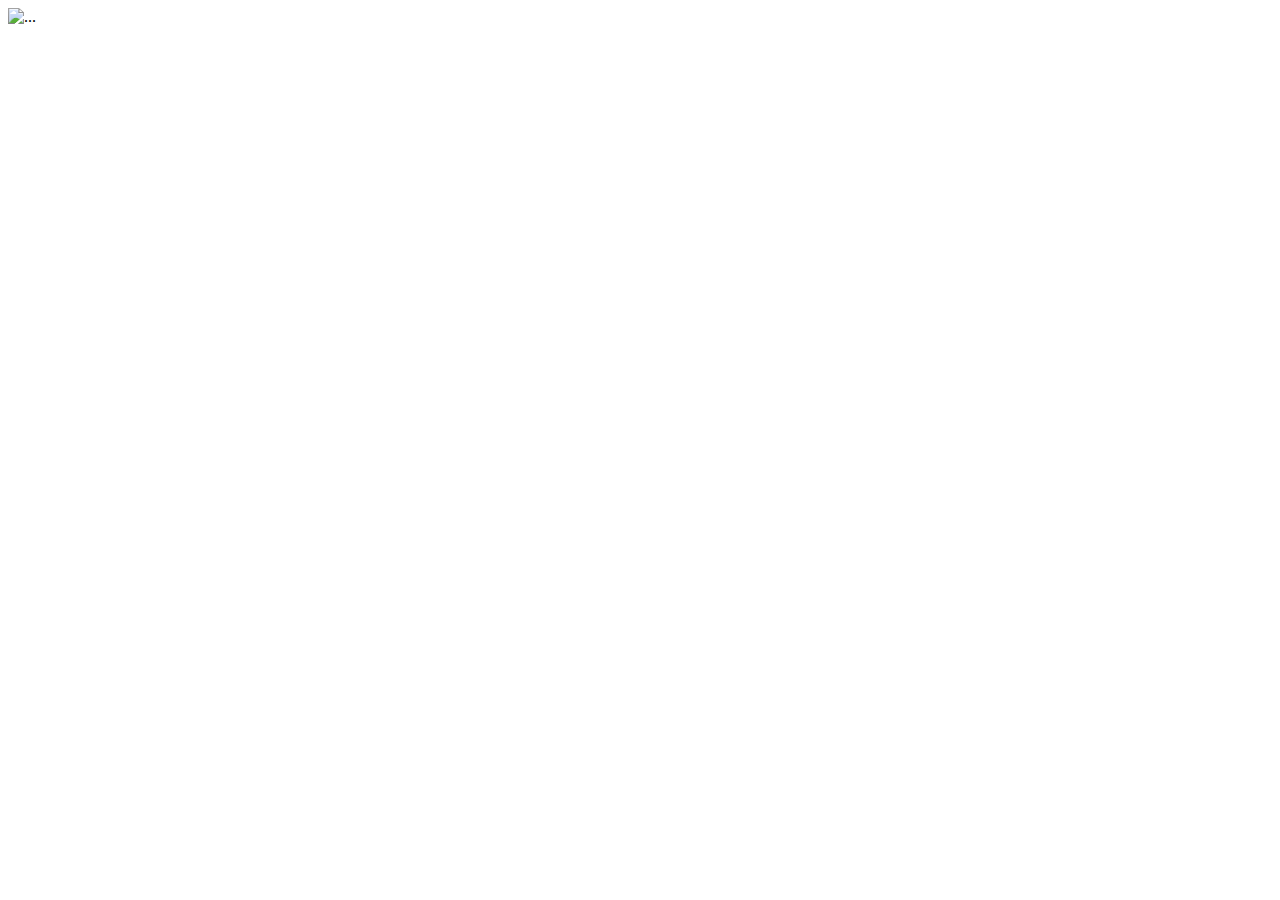
==== main/pagina.html @ 561ab8a8 "pagina principal" ====
<!DOCTYPE html>
<html lang="en">
<head>
    <meta charset="UTF-8">
    <meta name="viewport" content="width=device-width, initial-scale=1.0">
    <link href="https://cdn.jsdelivr.net/npm/bootstrap@5.3.1/dist/css/bootstrap.min.css" rel="stylesheet" integrity="sha384-4bw+/aepP/YC94hEpVNVgiZdgIC5+VKNBQNGCHeKRQN+PtmoHDEXuppvnDJzQIu9" crossorigin="anonymous">
    <script src="https://cdn.jsdelivr.net/npm/bootstrap@5.3.1/dist/js/bootstrap.bundle.min.js" integrity="sha384-HwwvtgBNo3bZJJLYd8oVXjrBZt8cqVSpeBNS5n7C8IVInixGAoxmnlMuBnhbgrkm" crossorigin="anonymous"></script>
    <title>Walpaper</title>
</head>
<body>

    <img src="/Creat-past/main/609819430.jpg" class="img-fluid" alt="...">
</body>
</html>
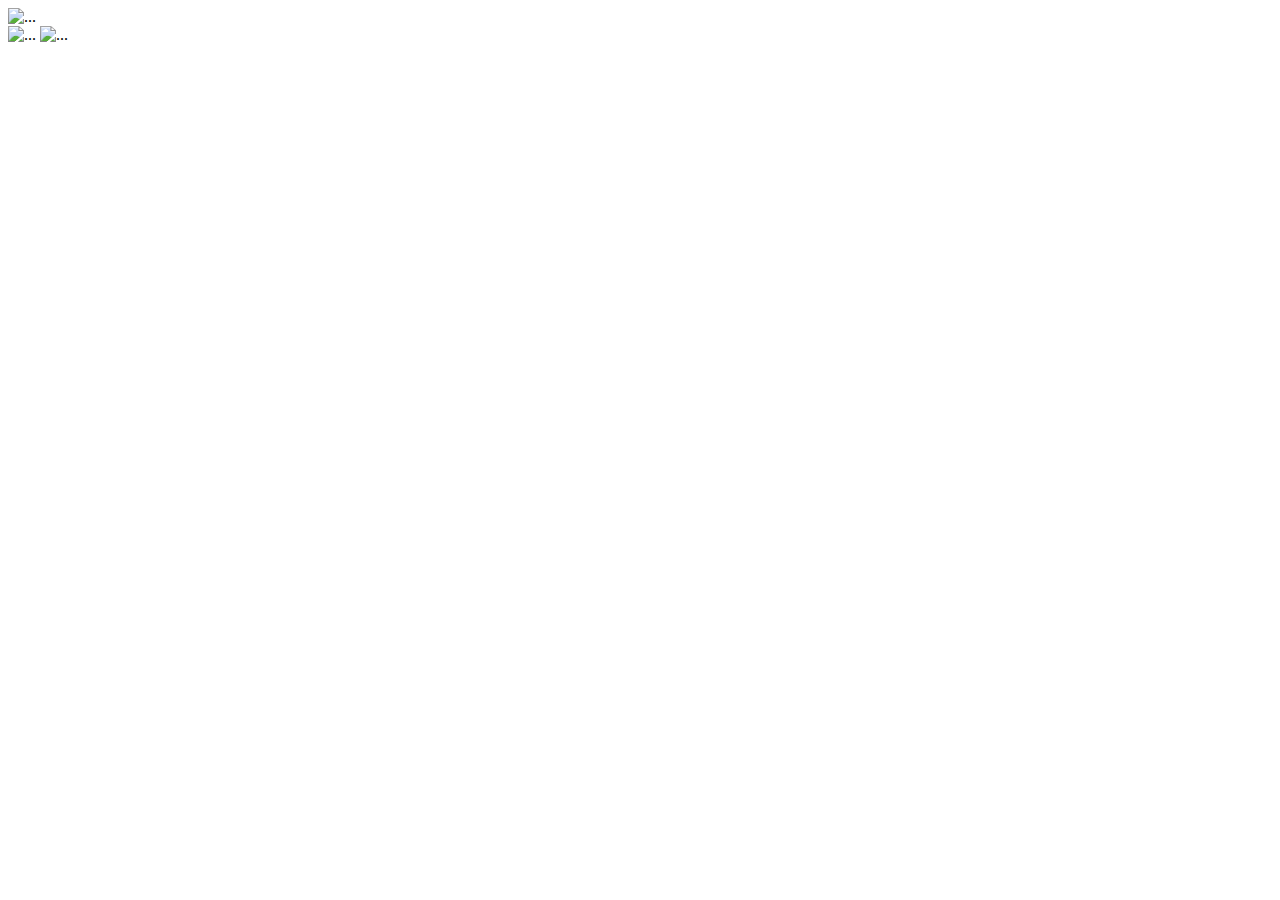
==== commit ae7c3ca6: "upade pagina principal" ====
--- a/main/pagina.html
+++ b/main/pagina.html
@@ -10,5 +10,19 @@
 <body>
 
     <img src="/Creat-past/main/609819430.jpg" class="img-fluid" alt="...">
+    <div class="box">
+        <img src="..." class="rounded float-start" alt="...">
+        <img src="..." class="rounded float-end" alt="...">
+    </div>
+
+    <div class="fruta">
+        <div class="box1">
+        </div>
+        <div class="box2">
+        </div>
+        <div class="box3">
+        </div>
+    </div>
+    
 </body>
 </html>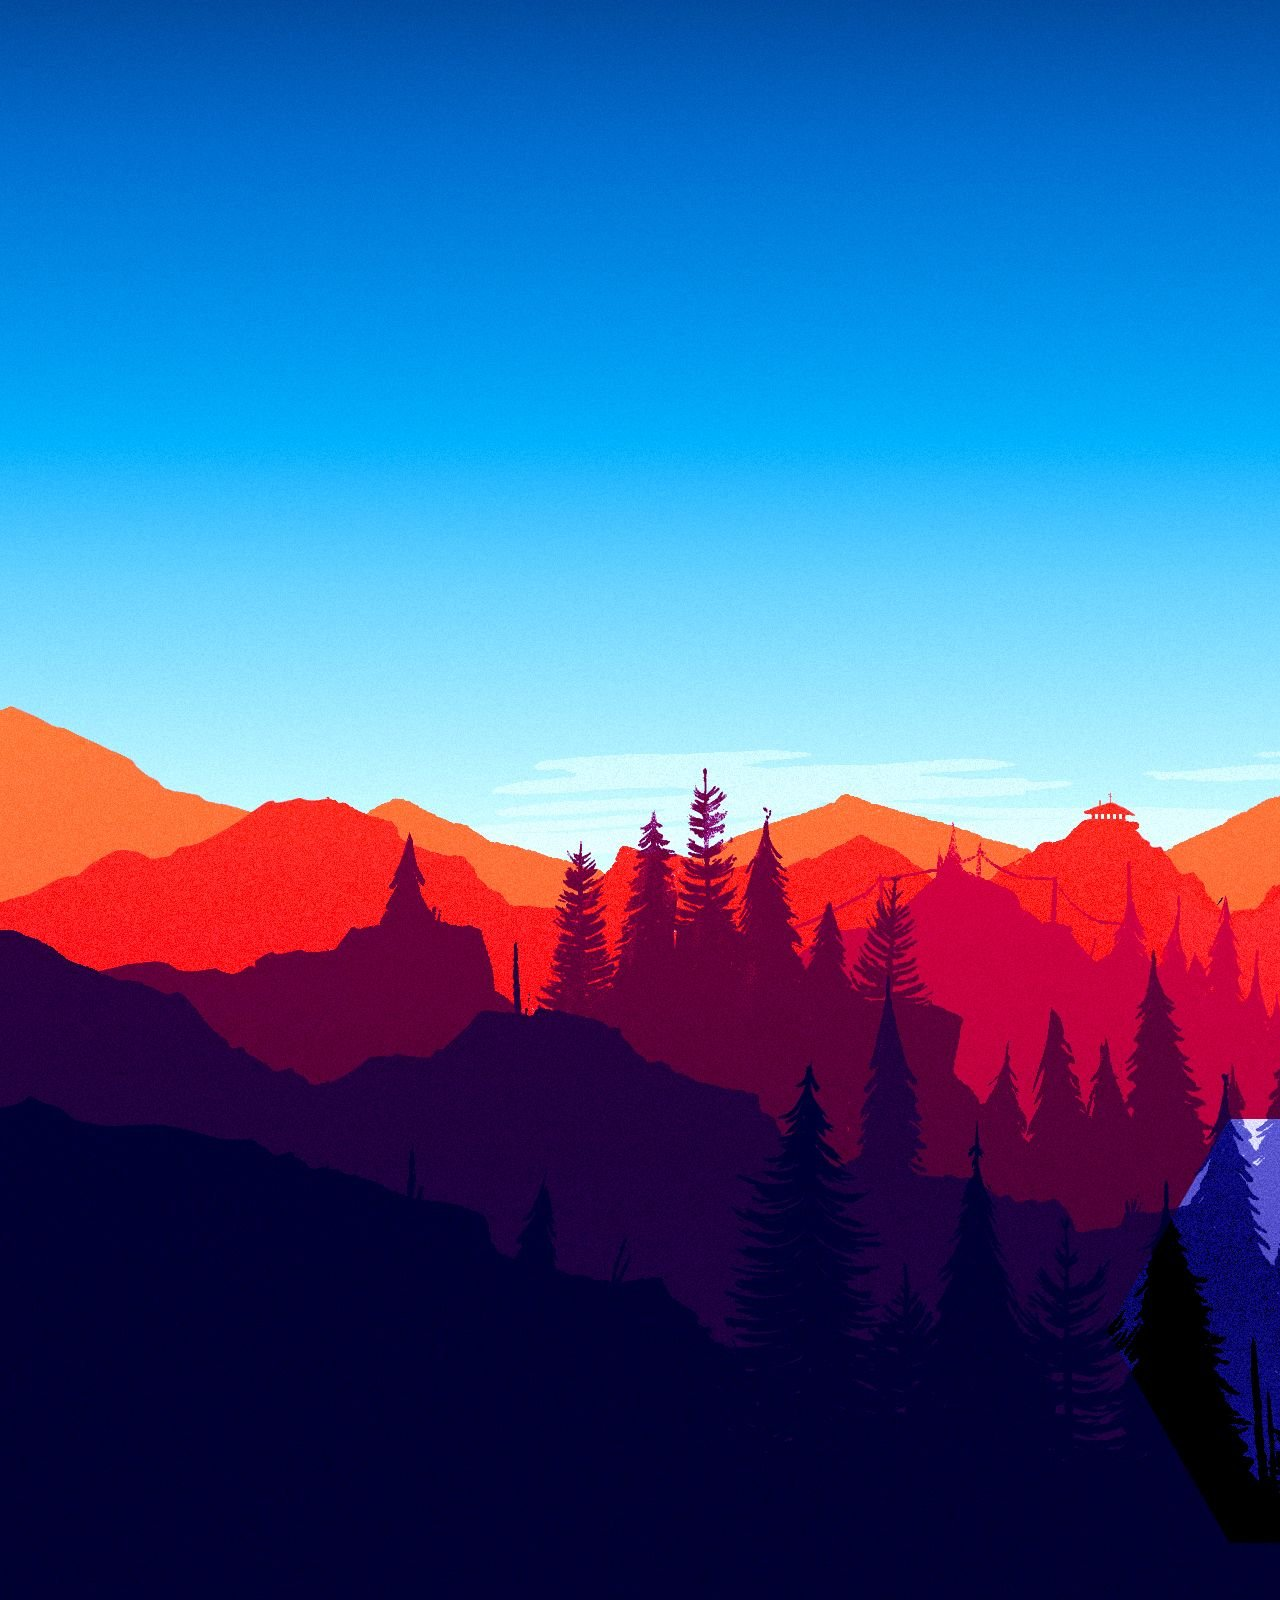
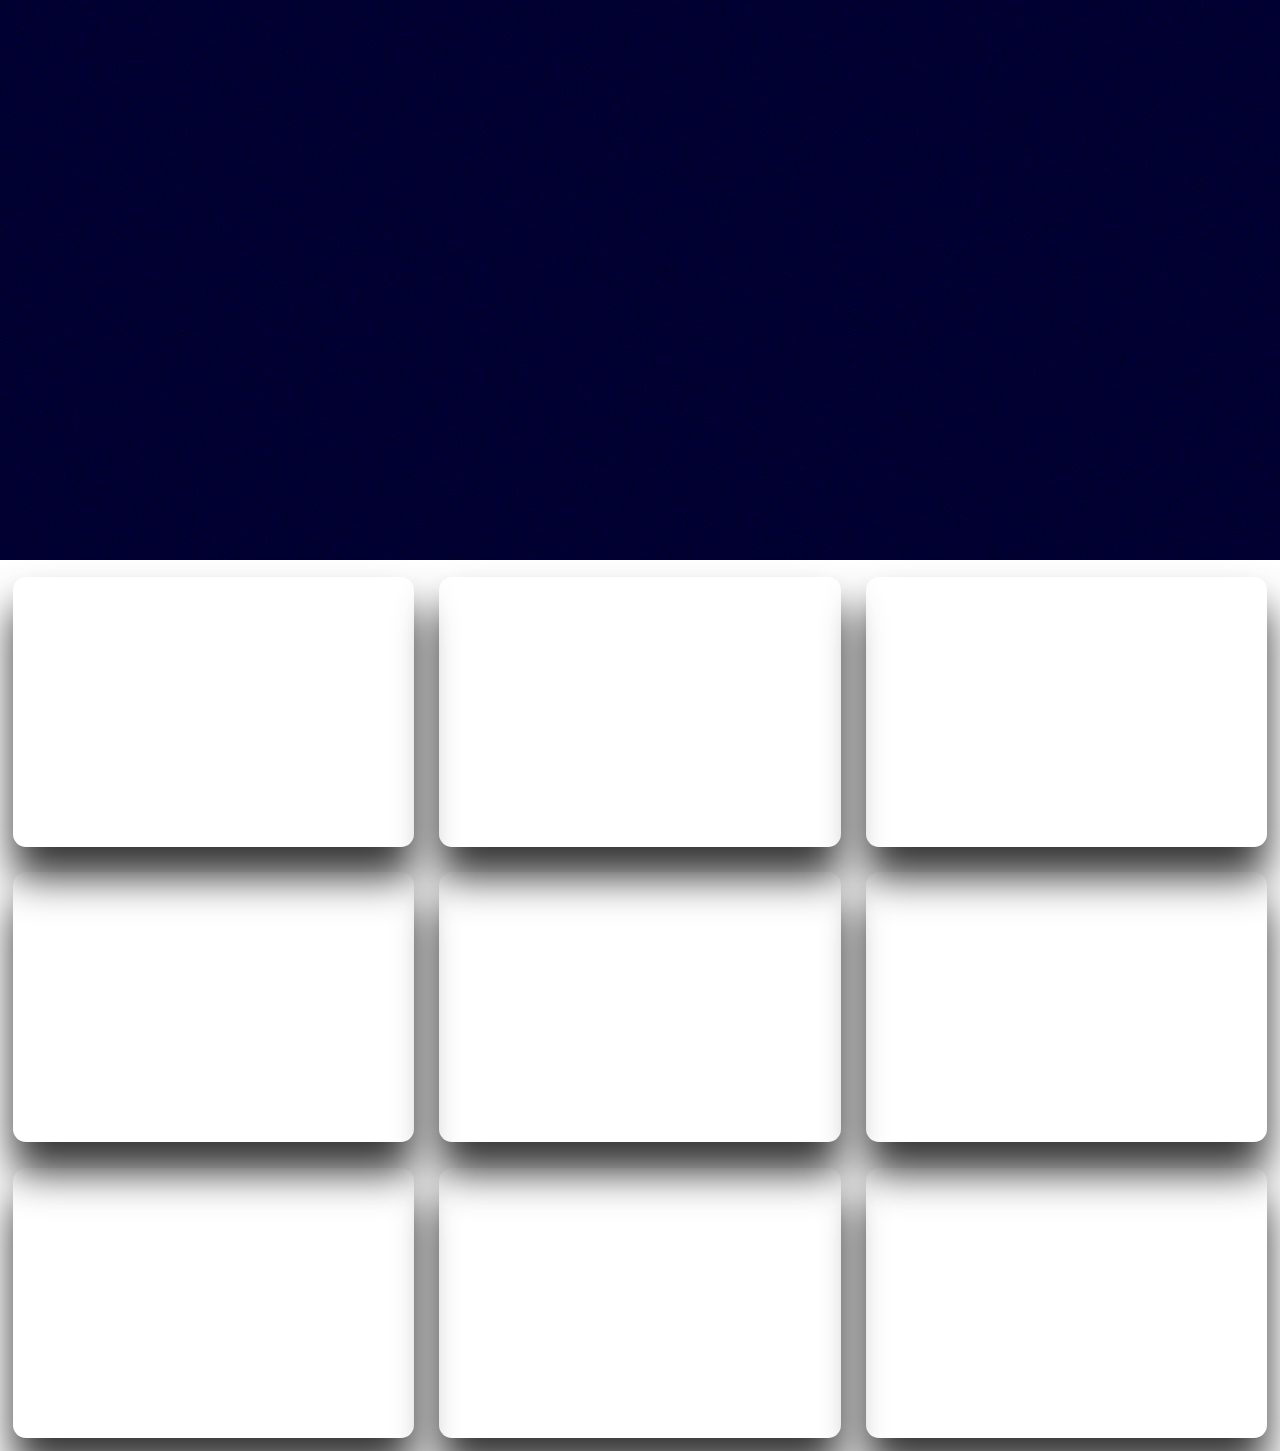
==== commit 452d963b: "pagina-principal" ====
--- a/main/pagina.html
+++ b/main/pagina.html
@@ -5,24 +5,40 @@
     <meta name="viewport" content="width=device-width, initial-scale=1.0">
     <link href="https://cdn.jsdelivr.net/npm/bootstrap@5.3.1/dist/css/bootstrap.min.css" rel="stylesheet" integrity="sha384-4bw+/aepP/YC94hEpVNVgiZdgIC5+VKNBQNGCHeKRQN+PtmoHDEXuppvnDJzQIu9" crossorigin="anonymous">
     <script src="https://cdn.jsdelivr.net/npm/bootstrap@5.3.1/dist/js/bootstrap.bundle.min.js" integrity="sha384-HwwvtgBNo3bZJJLYd8oVXjrBZt8cqVSpeBNS5n7C8IVInixGAoxmnlMuBnhbgrkm" crossorigin="anonymous"></script>
+    <link rel="stylesheet" href="style.css">
     <title>Walpaper</title>
 </head>
 <body>
+    
+    <img src="/main/609819430.jpg" class="img-fluid" alt="...">
 
-    <img src="/Creat-past/main/609819430.jpg" class="img-fluid" alt="...">
-    <div class="box">
-        <img src="..." class="rounded float-start" alt="...">
-        <img src="..." class="rounded float-end" alt="...">
+    <div class="container">
+        <div class="box">
+        </div>
+        <div class="box">
+        </div>
+        <div class="box">
+        </div>
     </div>
 
-    <div class="fruta">
+    <div class="container">
         <div class="box1">
+        </div>
+        <div class="box1">
+        </div>
+        <div class="box1">
+        </div>
+    </div>
+
+    <div class="container">
+        <div class="box2">
         </div>
         <div class="box2">
         </div>
-        <div class="box3">
+        <div class="box2">
         </div>
     </div>
-    
+
+
 </body>
 </html>--- a/main/style.css
+++ b/main/style.css
@@ -0,0 +1,53 @@
+*{
+    margin: 0%;
+    padding: 0%;
+}
+body{
+    margin: 0;
+    font-family: 'Noto Sans', sans-serif ;
+}
+.container {
+    display: flex;
+    justify-content: space-between;
+  }
+
+  .box {
+    width: 50vw;
+    height: 30vh;
+    display: flex;
+    justify-content: center;
+    align-items: center;
+    box-shadow: 0px 30px 40px #000000cc;
+    border-radius: 13px;
+    margin: 1%;
+    
+  }
+
+.containe {
+    display: flex;
+    justify-content: space-between;
+  }
+
+  .box1 {
+    width: 50vw;
+    height: 30vh;
+    display: flex;
+    justify-content: center;
+    align-items: center;
+    box-shadow: 0px 30px 40px #000000cc;
+    border-radius: 13px;
+    margin: 1%;
+
+  }
+
+  .box2 {
+    width: 50vw;
+    height: 30vh;
+    display: flex;
+    justify-content: center;
+    align-items: center;
+    box-shadow: 0px 30px 40px #000000cc;
+    border-radius: 13px;
+    margin: 1%;
+
+  }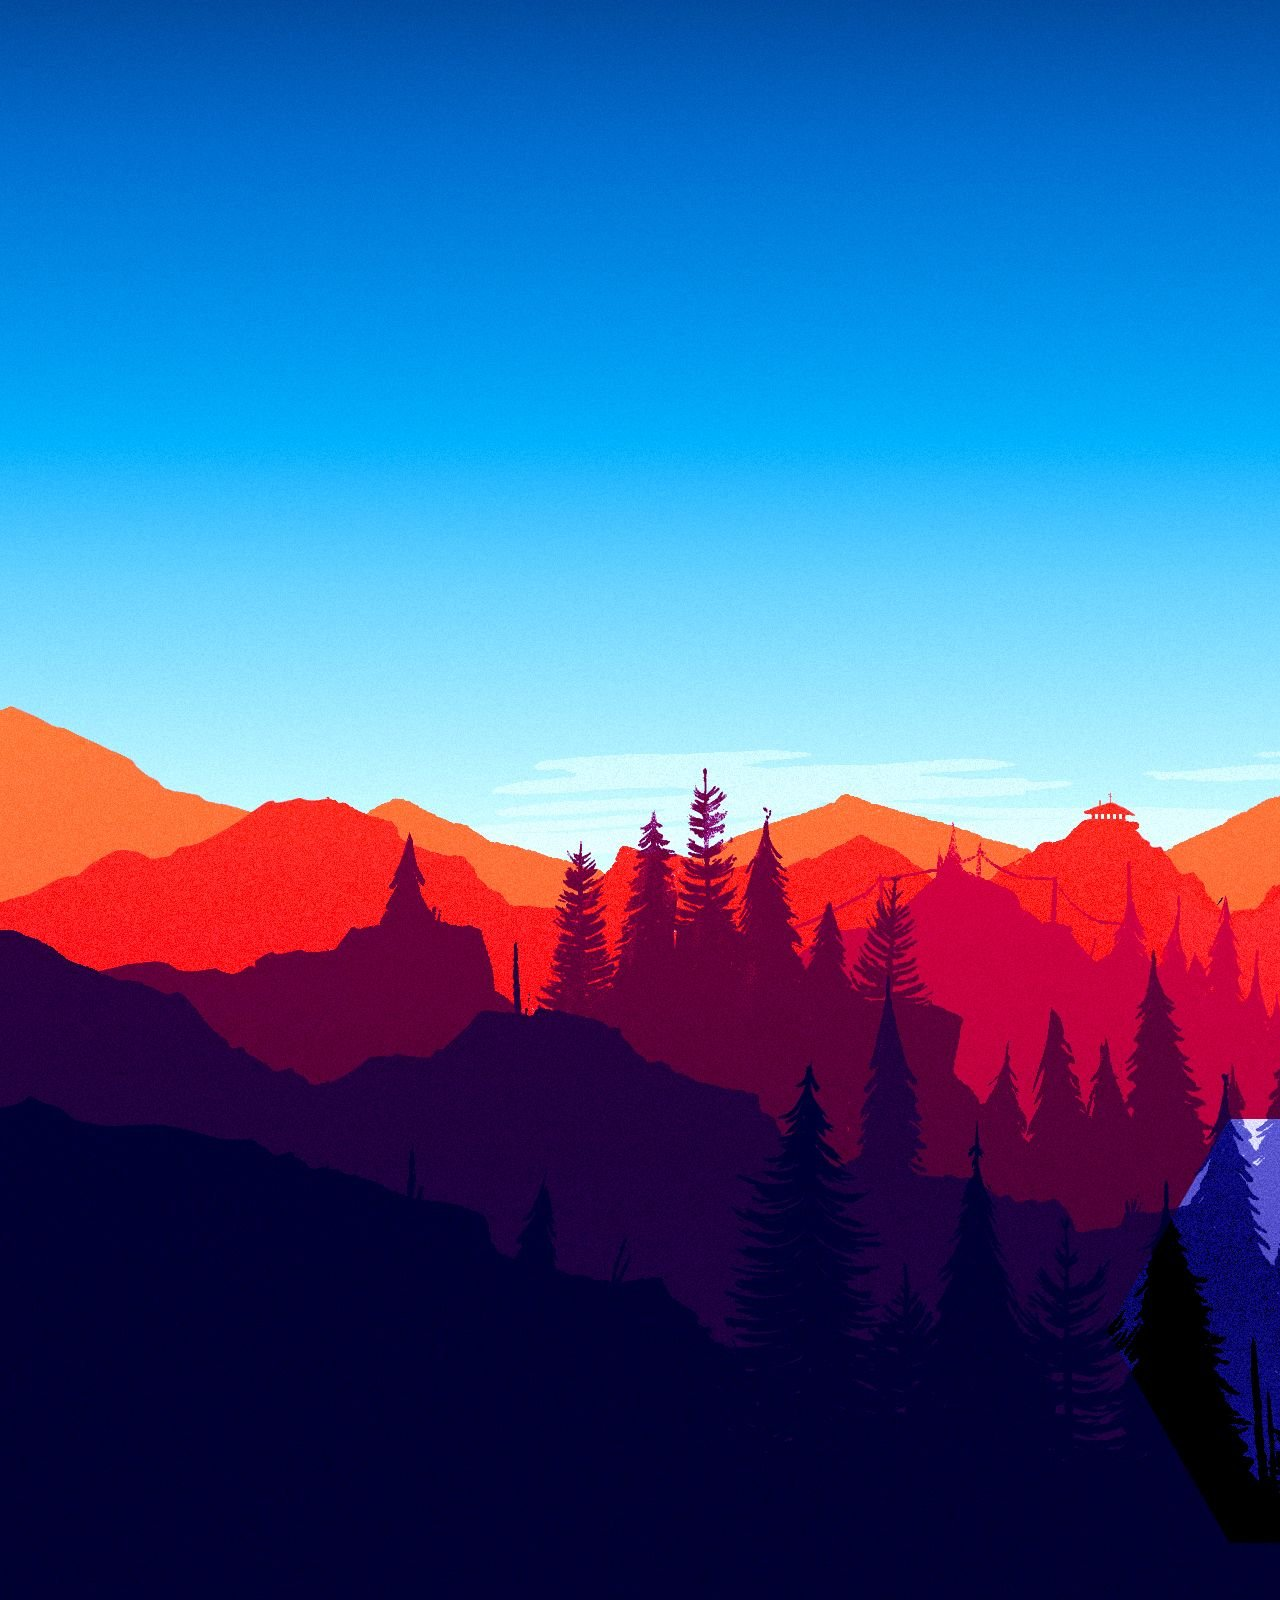
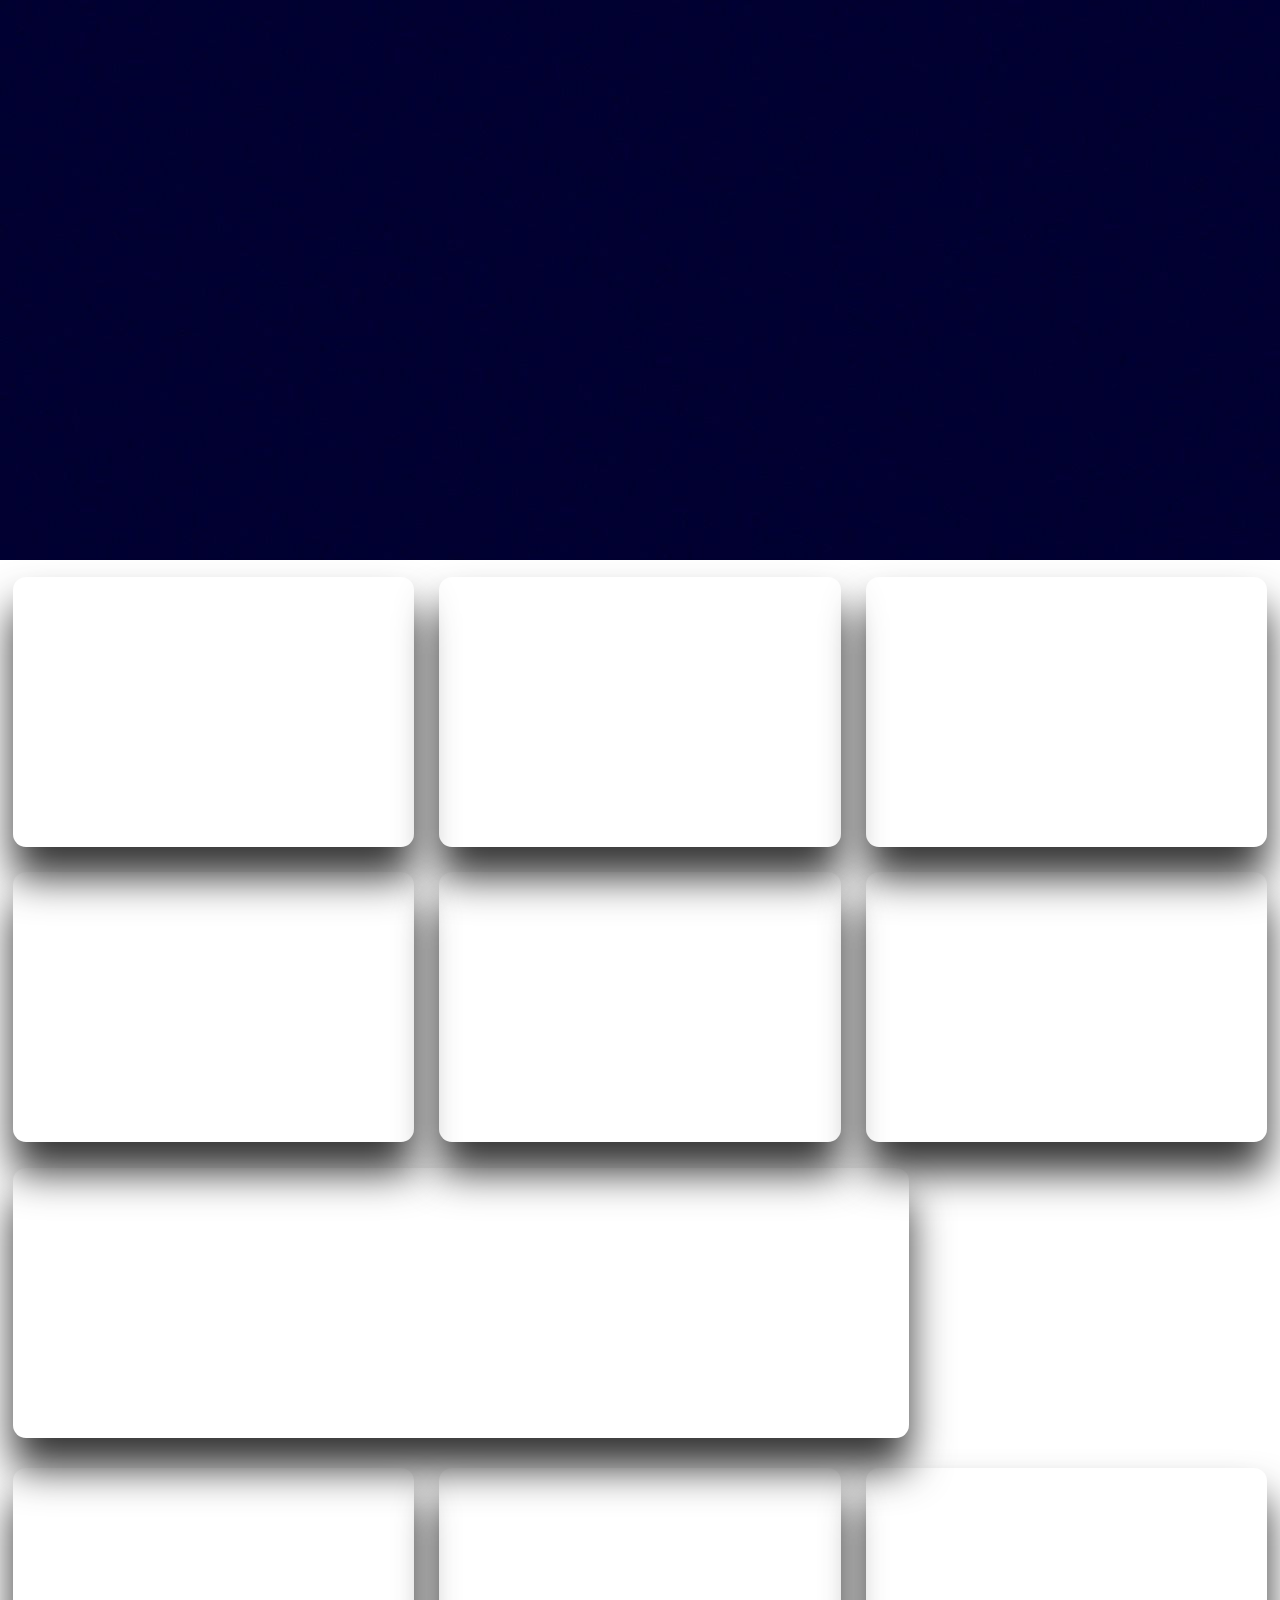
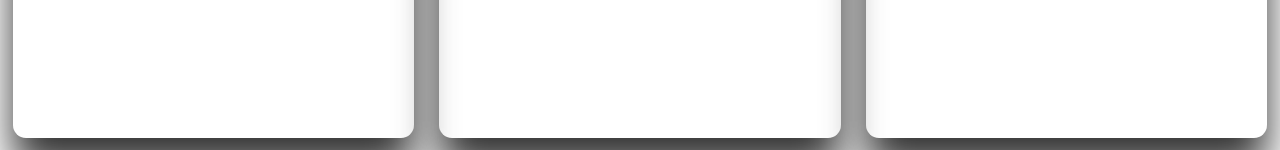
==== commit 8e82d7b9: "Pagina/principal" ====
--- a/main/pagina.html
+++ b/main/pagina.html
@@ -8,6 +8,10 @@
     <link rel="stylesheet" href="style.css">
     <title>Walpaper</title>
 </head>
+
+<head>
+ 
+
 <body>
     
     <img src="/main/609819430.jpg" class="img-fluid" alt="...">
@@ -29,6 +33,8 @@
         <div class="box1">
         </div>
     </div>
+    
+    <div class="boxtrop"></div><!-- Caixa retangular  -->
 
     <div class="container">
         <div class="box2">
--- a/main/style.css
+++ b/main/style.css
@@ -50,4 +50,16 @@
     border-radius: 13px;
     margin: 1%;
 
+  }
+
+  .boxtrop {
+    width: 70vw;
+    height: 30vh;
+    display: flex;
+    display: inline-block;
+    justify-content: center;
+    align-items: center;
+    box-shadow: 0px 30px 40px #000000cc;
+    border-radius: 13px;
+    margin: 1%;
   }